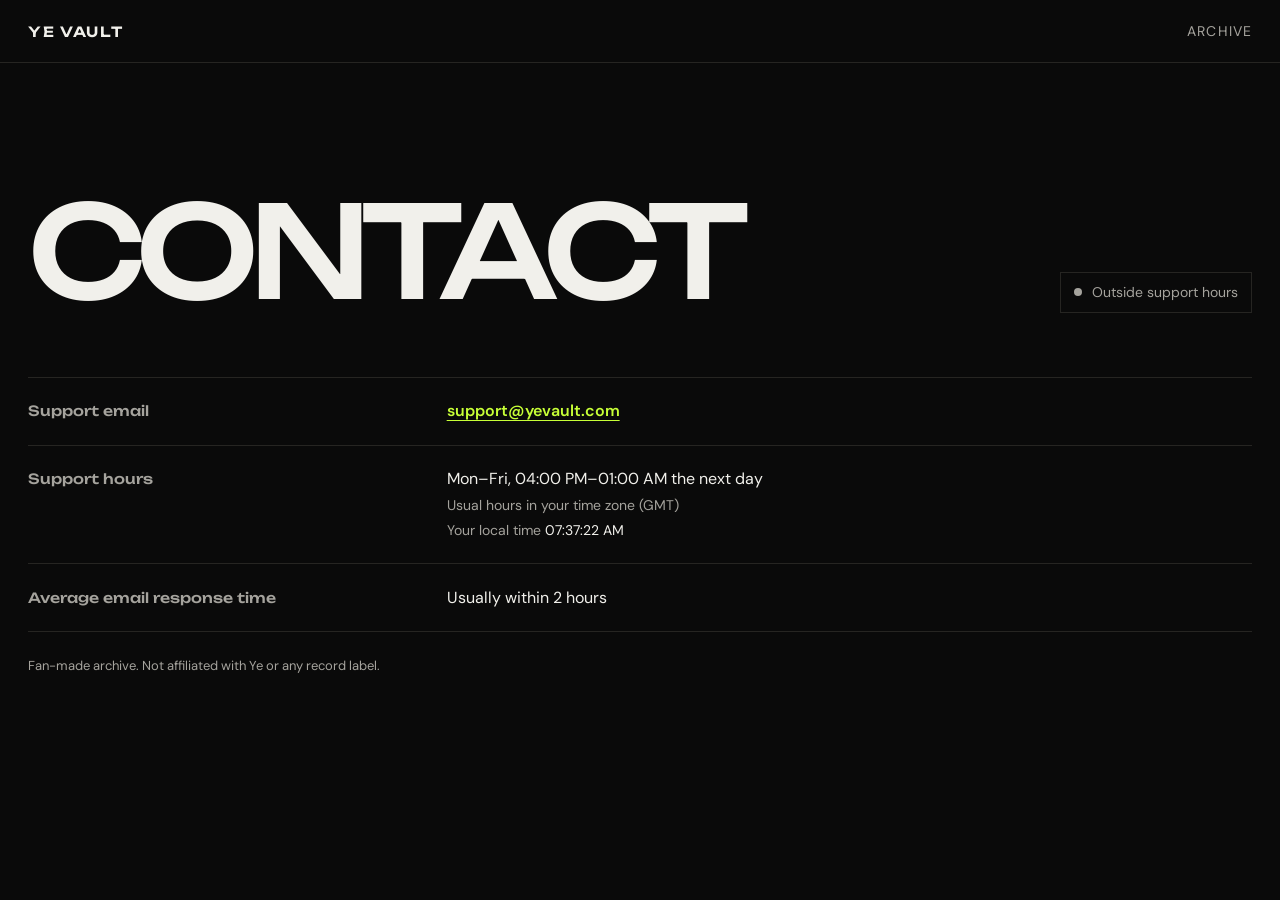
==== contact/index.html @ 8edbd3e4 "Publish Ye Vault contact page" ====
<!doctype html>
<html lang="en">
<head>
  <meta charset="utf-8">
  <meta name="viewport" content="width=device-width, initial-scale=1">
  <meta name="theme-color" content="#0a0a0a">
  <title>Contact — YE VAULT</title>
  <link rel="icon" type="image/svg+xml" href="https://yevault.com/assets/favicon.svg">
  <link rel="preconnect" href="https://fonts.googleapis.com">
  <link rel="preconnect" href="https://fonts.gstatic.com" crossorigin>
  <link rel="stylesheet" href="https://fonts.googleapis.com/css2?family=DM+Sans:wght@400;500;600&amp;family=Unbounded:wght@400;500;600&amp;display=swap">
  <style>
    :root {
      color-scheme: dark;
      --bg: #0a0a0a;
      --ink: #f1f0eb;
      --muted: #a5a39d;
      --line: #262522;
      --accent: #c7ff37;
      --display: 'Unbounded', sans-serif;
      --gutter: clamp(14px, 3vw, 28px);
    }
    * { box-sizing: border-box; }
    body { margin: 0; background: var(--bg); color: var(--ink); font: 1rem/1.5 'DM Sans', sans-serif; }
    a { color: inherit; }
    a:focus-visible { outline: 2px solid var(--accent); outline-offset: 5px; }
    ::selection { background: var(--accent); color: var(--bg); }
    header { border-bottom: 1px solid var(--line); }
    .header-inner, main, footer { width: min(100%, 1480px); margin-inline: auto; padding-inline: var(--gutter); }
    .header-inner { min-height: 62px; display: flex; align-items: center; justify-content: space-between; gap: 1rem; }
    .wordmark { font: 600 .875rem var(--display); letter-spacing: .12em; text-decoration: none; }
    .archive-link { text-transform: uppercase; letter-spacing: .08em; font-size: .875rem; color: var(--muted); text-decoration: none; }
    .archive-link:hover, .wordmark:hover { color: var(--accent); }
    .masthead { display: flex; flex-wrap: wrap; align-items: flex-end; justify-content: space-between; gap: 1.5rem; padding-block: clamp(3rem, 10vw, 8rem) clamp(2rem, 5vw, 4rem); border-bottom: 1px solid var(--line); }
    h1 { margin: 0; font: 500 clamp(2.35rem, 10vw, 9rem)/.95 var(--display); letter-spacing: -.075em; }
    .status { display: inline-flex; align-items: center; gap: .65rem; margin: 0; padding: .55rem .8rem; border: 1px solid var(--line); font-size: .875rem; color: var(--muted); }
    .status[hidden] { display: none; }
    .status::before { content: ''; width: .5rem; height: .5rem; border-radius: 50%; background: currentColor; }
    .status[data-open="true"] { color: var(--accent); border-color: #465722; }
    dl { margin: 0; }
    dl > div { display: grid; grid-template-columns: minmax(15rem, 1fr) 2fr; align-items: baseline; gap: 1rem; padding: 1.35rem 0; border-bottom: 1px solid var(--line); }
    dt { font: 500 .875rem/1.5 var(--display); color: var(--muted); }
    dd { margin: 0; overflow-wrap: anywhere; }
    .schedule-line { display: block; font-variant-numeric: tabular-nums; }
    .zone { display: block; color: var(--muted); font-size: .875rem; margin-top: .25rem; }
    .local-clock { font-variant-numeric: tabular-nums; color: var(--ink); }
    .email { display: inline-block; color: var(--accent); font-weight: 600; text-underline-offset: .24em; }
    .email:hover { color: var(--ink); }
    footer { padding-block: 1.5rem; font-size: .8125rem; color: var(--muted); }
    @media (max-width: 560px) {
      dl > div { grid-template-columns: 1fr; gap: .35rem; padding-block: 1rem; }
    }
  </style>
</head>
<body>
  <header>
    <div class="header-inner">
      <a class="wordmark" href="https://yevault.com/" aria-label="YE Vault home">YE VAULT</a>
      <a class="archive-link" href="https://yevault.com/">Archive</a>
    </div>
  </header>
  <main>
    <div class="masthead">
      <h1>CONTACT</h1>
      <p class="status" id="support-status" hidden></p>
    </div>
    <dl>
      <div>
        <dt>Support email</dt>
        <dd><a class="email" href="mailto:support@yevault.com">support@yevault.com</a></dd>
      </div>
      <div>
        <dt>Support hours</dt>
        <dd>
          <span id="schedule">Monday–Friday, usually 10 AM–7 PM Central Time</span>
          <span class="zone" id="schedule-zone" hidden></span>
          <span class="zone" id="clock-row" hidden>Your local time <time class="local-clock" id="local-clock"></time></span>
        </dd>
      </div>
      <div>
        <dt>Average email response time</dt>
        <dd>Usually within 2 hours</dd>
      </div>
    </dl>
  </main>
  <footer>Fan-made archive. Not affiliated with Ye or any record label.</footer>
  <script>
    const central = new Intl.DateTimeFormat('en-US', {
      timeZone: 'America/Chicago', year: 'numeric', month: 'numeric', day: 'numeric',
      hour: 'numeric', minute: 'numeric', hourCycle: 'h23',
    });
    const localTime = new Intl.DateTimeFormat(undefined, { hour: '2-digit', minute: '2-digit' });
    const clockTime = new Intl.DateTimeFormat(undefined, { hour: '2-digit', minute: '2-digit', second: '2-digit' });
    const localDay = new Intl.DateTimeFormat(undefined, { weekday: 'short' });
    const localDate = new Intl.DateTimeFormat('en-CA');
    const localZone = new Intl.DateTimeFormat(undefined, { timeZoneName: 'shortGeneric' });
    const opens = 10;
    const closes = 19;
    const dayLength = 86_400_000;

    function centralParts(instant) {
      return Object.fromEntries(central.formatToParts(instant).map(({ type, value }) => [type, Number(value)]));
    }

    function centralInstant(day, hour) {
      const target = day + hour * 3_600_000;
      // At 10 AM and 7 PM Central, the wall time is unique even on clock-change days.
      const guess = target + 6 * 3_600_000;
      const parts = centralParts(guess);
      const wallTime = Date.UTC(parts.year, parts.month - 1, parts.day, parts.hour, parts.minute);
      return guess + target - wallTime;
    }

    function supportHours(now) {
      const parts = centralParts(now);
      const today = Date.UTC(parts.year, parts.month - 1, parts.day);
      const weekday = new Date(today).getUTCDay();
      const monday = today + (weekday === 0 ? 1 : weekday === 6 ? 2 : 1 - weekday) * dayLength;
      const windows = [];
      for (let index = 0; index < 5; index++) {
        const day = monday + index * dayLength;
        const start = centralInstant(day, opens);
        const end = centralInstant(day, closes);
        const startDay = localDay.format(start);
        const nextDay = localDate.format(start) !== localDate.format(end);
        const hours = `${localTime.format(start)}–${localTime.format(end)}${nextDay ? ' the next day' : ''}`;
        const previous = windows.at(-1);
        if (previous?.hours === hours) {
          previous.last = startDay;
        } else {
          windows.push({ first: startDay, last: startDay, hours });
        }
      }
      return { windows, open: weekday >= 1 && weekday <= 5 && parts.hour >= opens && parts.hour < closes };
    }

    function renderHours() {
      const now = new Date();
      const { windows, open } = supportHours(now);
      const schedule = document.getElementById('schedule');
      const zone = document.getElementById('schedule-zone');
      const status = document.getElementById('support-status');
      const lines = windows.map(({ first, last, hours }) => {
        const line = document.createElement('span');
        line.className = 'schedule-line';
        line.textContent = `${first === last ? first : `${first}–${last}`}, ${hours}`;
        return line;
      });
      schedule.replaceChildren(...lines);
      const zoneName = localZone.formatToParts(now).find(({ type }) => type === 'timeZoneName')?.value;
      zone.textContent = zoneName ? `Usual hours in your time zone (${zoneName})` : 'Usual hours in your time zone';
      zone.hidden = false;
      status.textContent = open ? 'Within support hours' : 'Outside support hours';
      status.dataset.open = open;
      status.hidden = false;
    }

    function renderClock() {
      const now = new Date();
      const clock = document.getElementById('local-clock');
      clock.textContent = clockTime.format(now);
      clock.dateTime = now.toISOString();
    }

    renderClock();
    document.getElementById('clock-row').hidden = false;
    setInterval(renderClock, 1_000);
    renderHours();
    setInterval(renderHours, 30_000);
  </script>
</body>
</html>
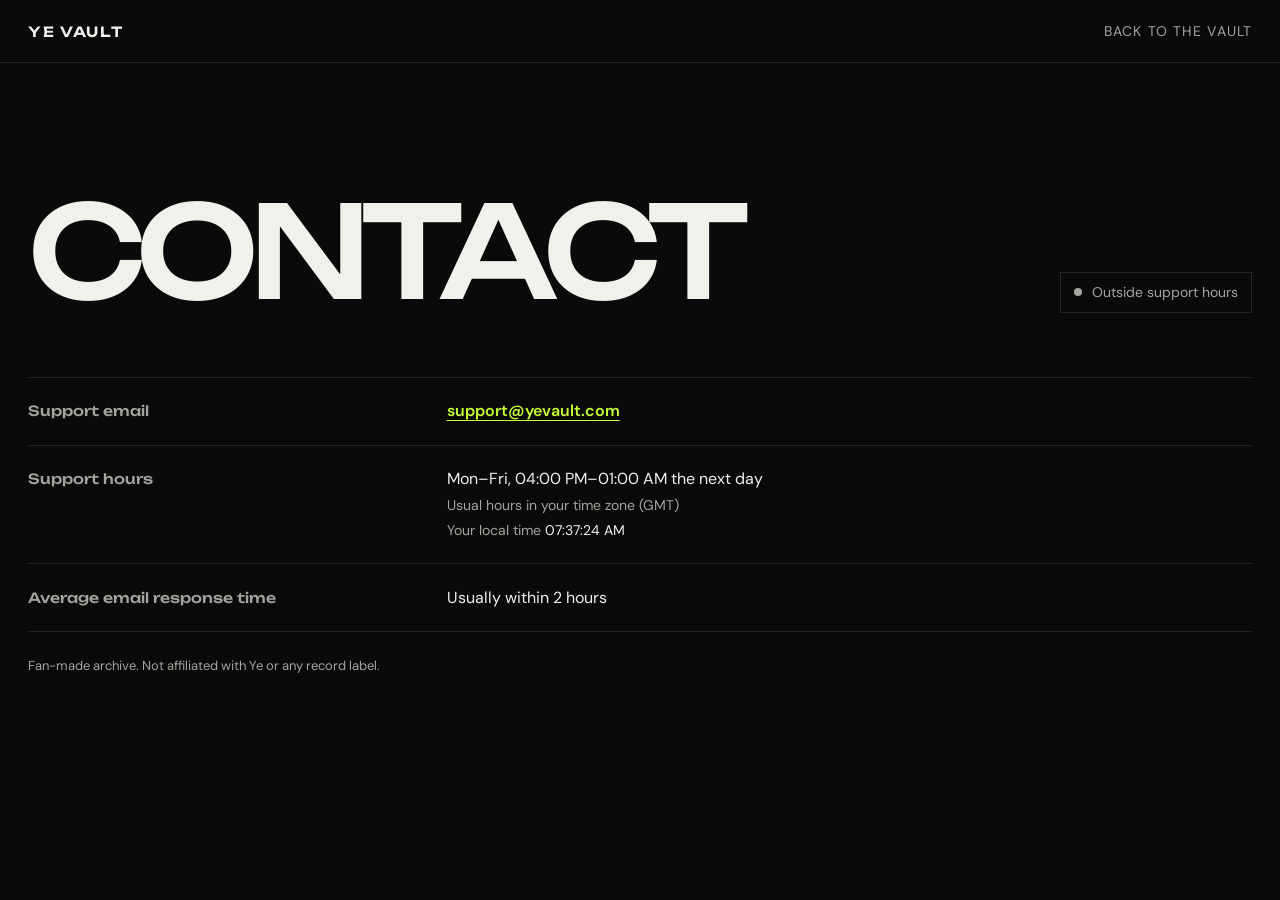
==== commit 40d4c856: "slight update to contact page" ====
--- a/contact/index.html
+++ b/contact/index.html
@@ -56,7 +56,7 @@
   <header>
     <div class="header-inner">
       <a class="wordmark" href="https://yevault.com/" aria-label="YE Vault home">YE VAULT</a>
-      <a class="archive-link" href="https://yevault.com/">Archive</a>
+      <a class="archive-link" href="https://yevault.com/">Back to the vault</a>
     </div>
   </header>
   <main>
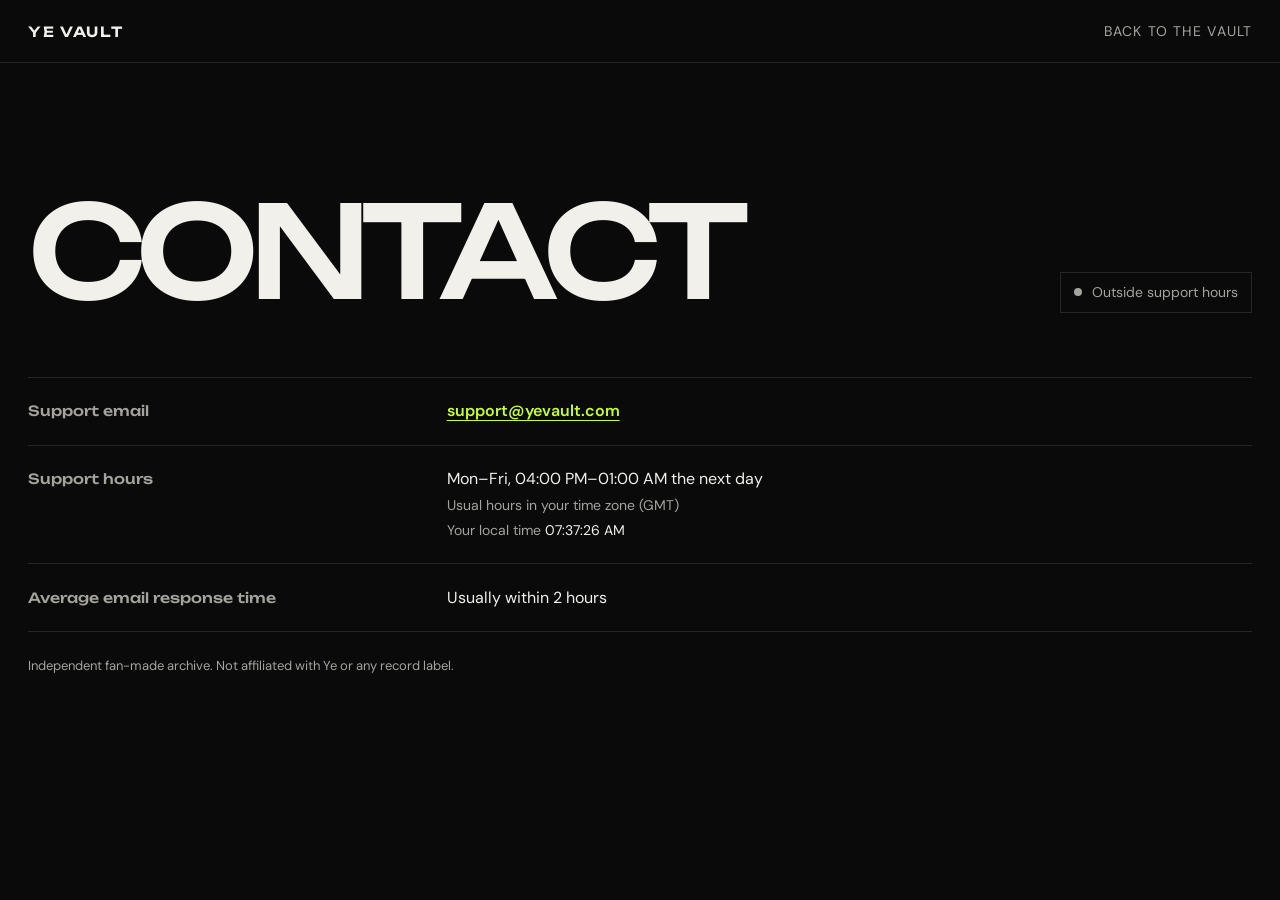
==== commit 0eaa724a: "v3.6.1 || text change" ====
--- a/contact/index.html
+++ b/contact/index.html
@@ -83,7 +83,7 @@
       </div>
     </dl>
   </main>
-  <footer>Fan-made archive. Not affiliated with Ye or any record label.</footer>
+  <footer>Independent fan-made archive. Not affiliated with Ye or any record label.</footer>
   <script>
     const central = new Intl.DateTimeFormat('en-US', {
       timeZone: 'America/Chicago', year: 'numeric', month: 'numeric', day: 'numeric',
